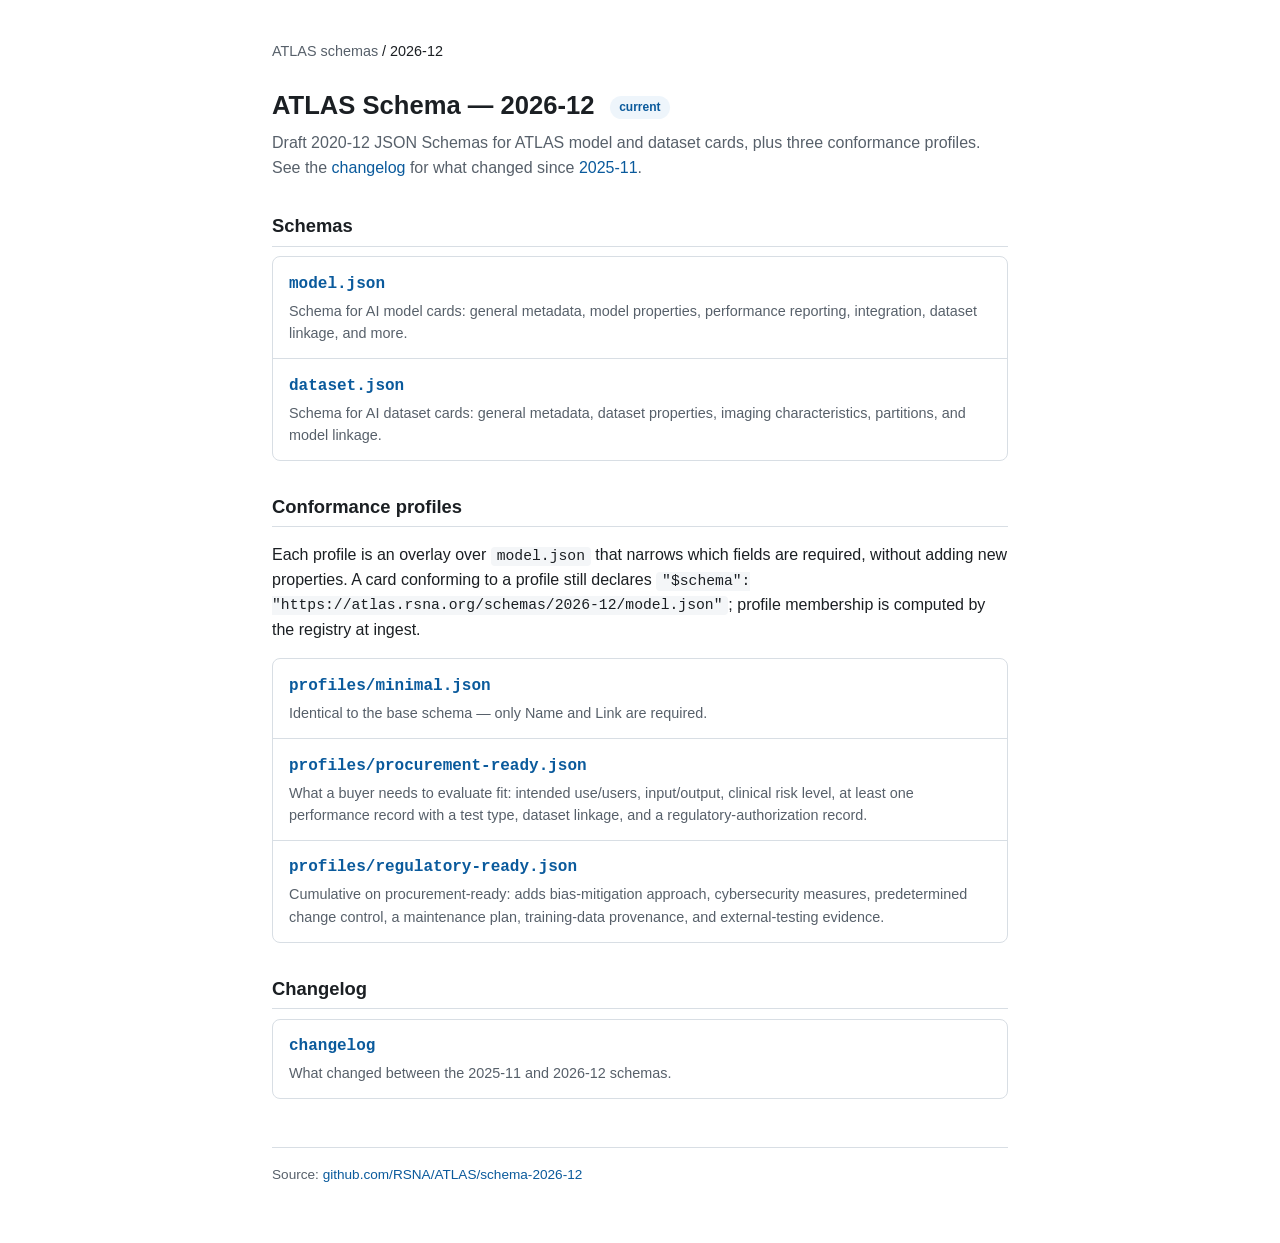
==== docs/schema/2026-12/index.html @ f6e741bf "Add GitHub Pages docs site under docs/schema/<version>/ Builds the rsna.github.io/atlas/schema/ site" ====
<!DOCTYPE html>
<html lang="en">
<head>
<meta charset="utf-8">
<meta name="viewport" content="width=device-width, initial-scale=1">
<title>ATLAS Schema 2026-12</title>
<link rel="stylesheet" href="../../assets/style.css">
</head>
<body>
<main>
	<div class="breadcrumb"><a href="../../">ATLAS schemas</a> / 2026-12</div>
	<h1>ATLAS Schema — 2026-12 <span class="badge">current</span></h1>
	<p class="subtitle">Draft 2020-12 JSON Schemas for ATLAS model and dataset cards, plus three
		conformance profiles. See the <a href="changelog.html">changelog</a> for what changed since
		<a href="../2025-11/">2025-11</a>.</p>

	<h2>Schemas</h2>
	<ul class="file-list">
		<li>
			<a href="model.json">model.json</a>
			<span class="desc">Schema for AI model cards: general metadata, model properties, performance
				reporting, integration, dataset linkage, and more.</span>
		</li>
		<li>
			<a href="dataset.json">dataset.json</a>
			<span class="desc">Schema for AI dataset cards: general metadata, dataset properties, imaging
				characteristics, partitions, and model linkage.</span>
		</li>
	</ul>

	<h2>Conformance profiles</h2>
	<p>Each profile is an overlay over <code>model.json</code> that narrows which fields are required,
		without adding new properties. A card conforming to a profile still declares
		<code>"$schema": "https://atlas.rsna.org/schemas/2026-12/model.json"</code>; profile membership is
		computed by the registry at ingest.</p>
	<ul class="file-list">
		<li>
			<a href="profiles/minimal.json">profiles/minimal.json</a>
			<span class="desc">Identical to the base schema — only Name and Link are required.</span>
		</li>
		<li>
			<a href="profiles/procurement-ready.json">profiles/procurement-ready.json</a>
			<span class="desc">What a buyer needs to evaluate fit: intended use/users, input/output,
				clinical risk level, at least one performance record with a test type, dataset linkage, and
				a regulatory-authorization record.</span>
		</li>
		<li>
			<a href="profiles/regulatory-ready.json">profiles/regulatory-ready.json</a>
			<span class="desc">Cumulative on procurement-ready: adds bias-mitigation approach, cybersecurity
				measures, predetermined change control, a maintenance plan, training-data provenance, and
				external-testing evidence.</span>
		</li>
	</ul>

	<h2>Changelog</h2>
	<ul class="file-list">
		<li>
			<a href="changelog.html">changelog</a>
			<span class="desc">What changed between the 2025-11 and 2026-12 schemas.</span>
		</li>
	</ul>

	<footer>
		Source: <a href="https://github.com/RSNA/ATLAS/tree/main/schema-2026-12">github.com/RSNA/ATLAS/schema-2026-12</a>
	</footer>
</main>
</body>
</html>
---- docs/assets/style.css ----
:root {
	--bg: #ffffff;
	--fg: #1b1f23;
	--muted: #57606a;
	--border: #d8dee4;
	--accent: #0a5a9c;
	--accent-bg: #eef5fb;
	--code-bg: #f4f6f8;
	--max-width: 46rem;
}

@media (prefers-color-scheme: dark) {
	:root {
		--bg: #0d1117;
		--fg: #e6edf3;
		--muted: #9198a1;
		--border: #30363d;
		--accent: #6cb6ff;
		--accent-bg: #0f1c2b;
		--code-bg: #161b22;
	}
}

* { box-sizing: border-box; }

body {
	margin: 0;
	padding: 2.5rem 1rem 4rem;
	background: var(--bg);
	color: var(--fg);
	font-family: -apple-system, BlinkMacSystemFont, "Segoe UI", Helvetica, Arial, sans-serif;
	line-height: 1.55;
}

main {
	max-width: var(--max-width);
	margin: 0 auto;
}

h1 {
	font-size: 1.6rem;
	margin: 0 0 0.3rem;
}

h2 {
	font-size: 1.15rem;
	margin: 2rem 0 0.6rem;
	border-bottom: 1px solid var(--border);
	padding-bottom: 0.3rem;
}

.subtitle {
	color: var(--muted);
	margin: 0 0 2rem;
}

.breadcrumb {
	font-size: 0.9rem;
	margin-bottom: 1.5rem;
}

.breadcrumb a { color: var(--muted); }

a {
	color: var(--accent);
	text-decoration: none;
}

a:hover { text-decoration: underline; }

code, .path {
	font-family: ui-monospace, SFMono-Regular, Menlo, Consolas, monospace;
	font-size: 0.92em;
	background: var(--code-bg);
	border-radius: 4px;
	padding: 0.1em 0.4em;
}

ul.file-list {
	list-style: none;
	margin: 0;
	padding: 0;
	border: 1px solid var(--border);
	border-radius: 8px;
	overflow: hidden;
}

ul.file-list li {
	border-bottom: 1px solid var(--border);
	padding: 0.85rem 1rem;
}

ul.file-list li:last-child { border-bottom: none; }

ul.file-list a {
	font-weight: 600;
	font-family: ui-monospace, SFMono-Regular, Menlo, Consolas, monospace;
}

ul.file-list .desc {
	display: block;
	color: var(--muted);
	font-size: 0.9rem;
	margin-top: 0.2rem;
	font-family: -apple-system, BlinkMacSystemFont, "Segoe UI", Helvetica, Arial, sans-serif;
}

.badge {
	display: inline-block;
	font-size: 0.75rem;
	font-weight: 600;
	color: var(--accent);
	background: var(--accent-bg);
	border-radius: 999px;
	padding: 0.15rem 0.6rem;
	margin-left: 0.5rem;
	vertical-align: middle;
}

footer {
	margin-top: 3rem;
	padding-top: 1rem;
	border-top: 1px solid var(--border);
	color: var(--muted);
	font-size: 0.85rem;
}

.changelog :is(h2, h3) {
	border-bottom: none;
	padding-bottom: 0;
}

.changelog table {
	width: 100%;
	border-collapse: collapse;
	margin: 1rem 0;
	font-size: 0.92rem;
}

.changelog th, .changelog td {
	border: 1px solid var(--border);
	padding: 0.5rem 0.6rem;
	text-align: left;
	vertical-align: top;
}

.changelog th {
	background: var(--code-bg);
}
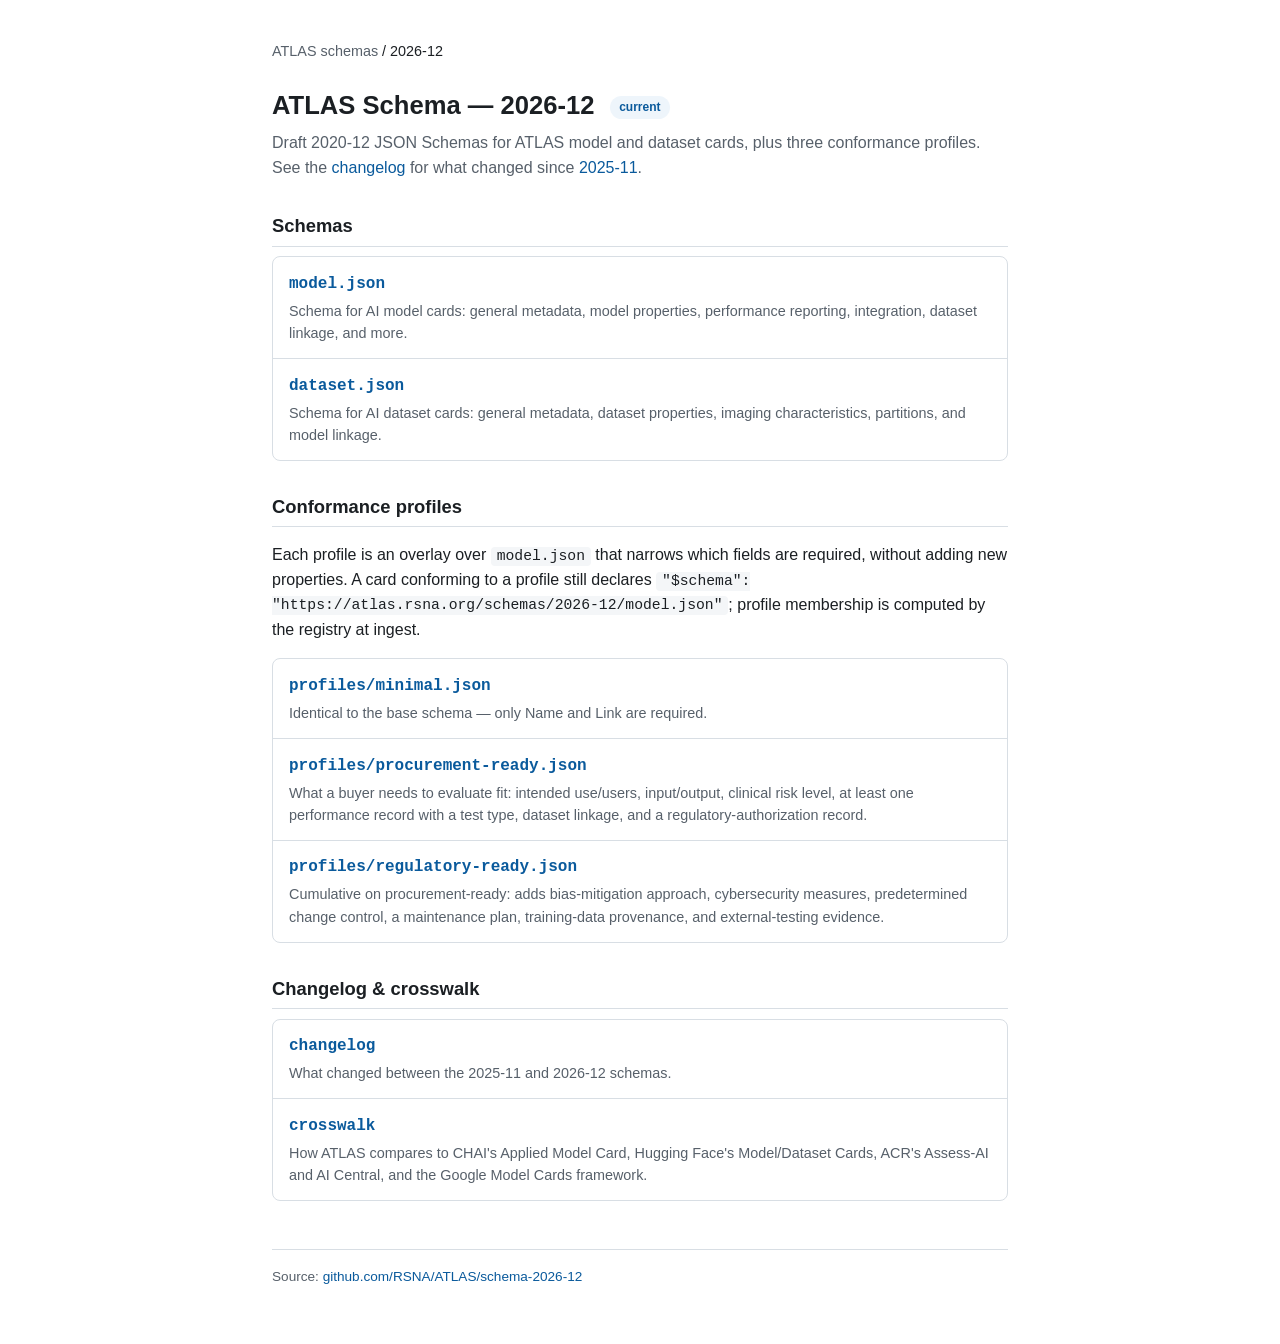
==== commit 97f71f19: "Add crosswalk comparing ATLAS against CHAI, Hugging Face, and ACR Maps schema-2026-12/model.json and" ====
--- a/docs/schema/2026-12/index.html
+++ b/docs/schema/2026-12/index.html
@@ -52,11 +52,17 @@
 		</li>
 	</ul>
 
-	<h2>Changelog</h2>
+	<h2>Changelog &amp; crosswalk</h2>
 	<ul class="file-list">
 		<li>
 			<a href="changelog.html">changelog</a>
 			<span class="desc">What changed between the 2025-11 and 2026-12 schemas.</span>
+		</li>
+		<li>
+			<a href="crosswalk.html">crosswalk</a>
+			<span class="desc">How ATLAS compares to CHAI's Applied Model Card, Hugging Face's
+				Model/Dataset Cards, ACR's Assess-AI and AI Central, and the Google Model Cards
+				framework.</span>
 		</li>
 	</ul>
 
